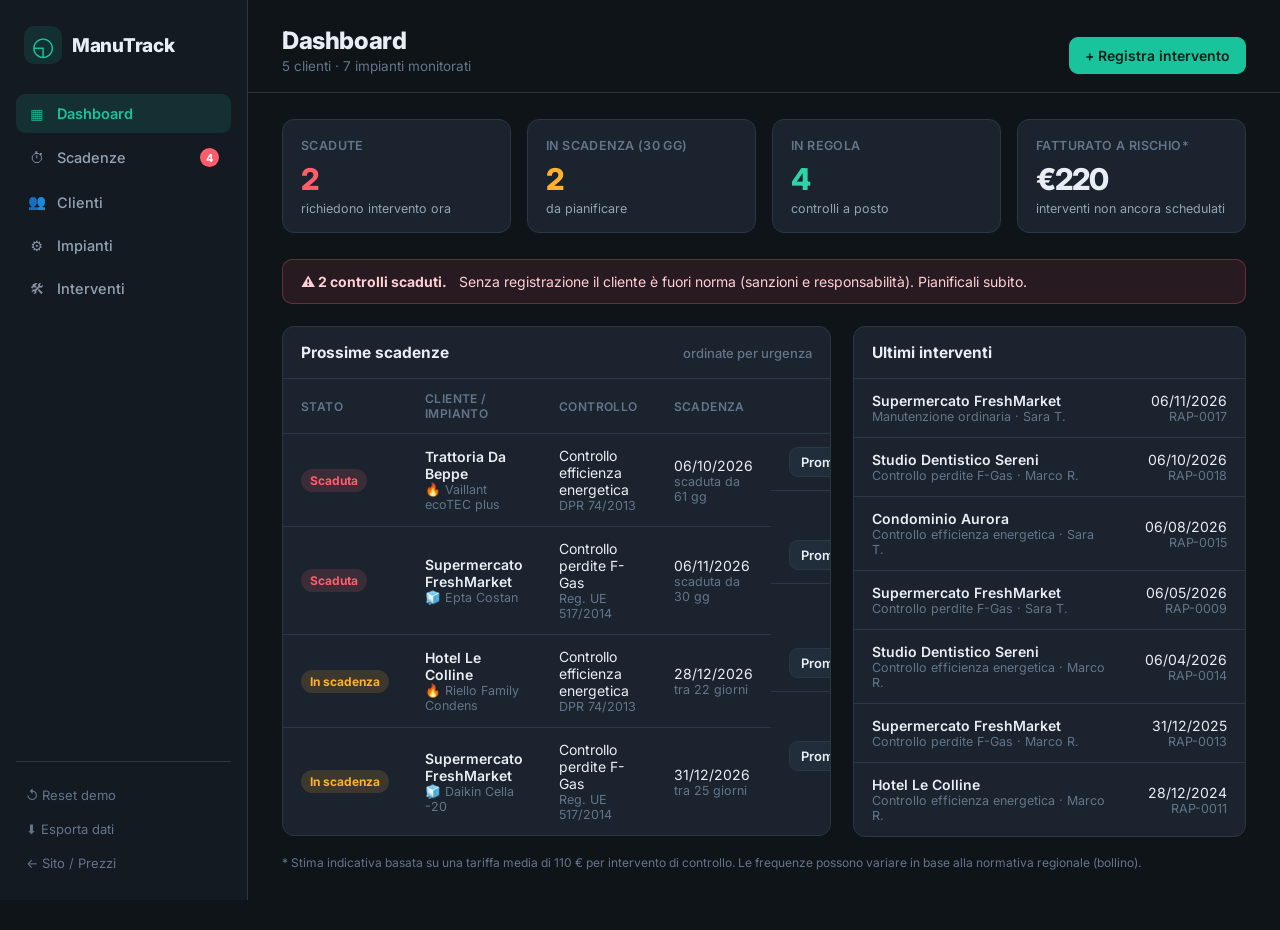
==== app.html @ e06004c2 "rename: Boilerly -> ManuTrack ovunque Sostituite tutte le occorrenze di Boilerly/boilerly con ManuTr" ====
<!DOCTYPE html>
<html lang="it">
<head>
  <meta charset="UTF-8" />
  <meta name="viewport" content="width=device-width, initial-scale=1.0" />
  <meta name="robots" content="noindex, nofollow" />
  <title>ManuTrack — Scadenze impianti sotto controllo</title>
  <link rel="preconnect" href="https://fonts.googleapis.com" />
  <link rel="preconnect" href="https://fonts.gstatic.com" crossorigin />
  <link href="https://fonts.googleapis.com/css2?family=Inter:wght@400;500;600;700;800&display=swap" rel="stylesheet" />
  <link rel="stylesheet" href="css/style.css" />
</head>
<body>
  <div id="app" class="app">
    <!-- ============ SIDEBAR ============ -->
    <aside class="sidebar">
      <div class="brand">
        <span class="brand__logo">◵</span>
        <span class="brand__name">ManuTrack</span>
      </div>
      <nav class="nav">
        <button class="nav__item" data-view="dashboard"><span class="nav__ico">▦</span> Dashboard</button>
        <button class="nav__item" data-view="scadenze"><span class="nav__ico">⏱</span> Scadenze <span id="nav-badge" class="nav__badge"></span></button>
        <button class="nav__item" data-view="clienti"><span class="nav__ico">👥</span> Clienti</button>
        <button class="nav__item" data-view="impianti"><span class="nav__ico">⚙</span> Impianti</button>
        <button class="nav__item" data-view="interventi"><span class="nav__ico">🛠</span> Interventi</button>
      </nav>
      <div class="sidebar__foot">
        <button id="btn-reset" class="link-muted" title="Ripristina i dati demo">↺ Reset demo</button>
        <button id="btn-export" class="link-muted" title="Esporta il database in JSON">⬇ Esporta dati</button>
        <a class="link-muted" href="index.html">← Sito / Prezzi</a>
      </div>
    </aside>

    <!-- ============ MAIN ============ -->
    <main class="main">
      <header class="topbar">
        <div>
          <h1 id="view-title">Dashboard</h1>
          <p id="view-sub" class="topbar__sub"></p>
        </div>
        <div class="topbar__actions" id="topbar-actions"></div>
      </header>
      <section id="view" class="view"></section>
    </main>
  </div>

  <!-- ============ MODAL ============ -->
  <div id="modal" class="modal" hidden>
    <div class="modal__backdrop" data-close></div>
    <div class="modal__card">
      <div class="modal__head">
        <h2 id="modal-title">Titolo</h2>
        <button class="modal__x" data-close aria-label="Chiudi">✕</button>
      </div>
      <div id="modal-body" class="modal__body"></div>
    </div>
  </div>

  <!-- ============ TOAST ============ -->
  <div id="toast" class="toast" hidden></div>

  <script src="js/compliance.js"></script>
  <script src="js/store.js"></script>
  <script src="js/app.js"></script>
</body>
</html>
---- css/style.css ----
/* =========================================================================
 * ManuTrack — Stile applicazione
 * ========================================================================= */
:root {
  --bg: #0f1419;
  --bg-side: #131a22;
  --panel: #1a232e;
  --panel-2: #212d3a;
  --line: #2a3744;
  --text: #e8eef4;
  --text-dim: #93a4b5;
  --text-mut: #64758a;
  --brand: #19c39c;
  --brand-2: #12a886;
  --danger: #ff5d6c;
  --warn: #ffb02e;
  --ok: #2dd4a7;
  --info: #56a8ff;
  --radius: 12px;
  --shadow: 0 8px 30px rgba(0,0,0,.35);
  font-family: 'Inter', system-ui, sans-serif;
}

* { box-sizing: border-box; margin: 0; padding: 0; }
html, body { height: 100%; }
body { background: var(--bg); color: var(--text); -webkit-font-smoothing: antialiased; }
button { font-family: inherit; cursor: pointer; }
a { color: inherit; text-decoration: none; }

/* ---------------- Layout ---------------- */
.app { display: grid; grid-template-columns: 248px 1fr; min-height: 100vh; }

.sidebar {
  background: var(--bg-side);
  border-right: 1px solid var(--line);
  display: flex; flex-direction: column;
  padding: 22px 16px;
  position: sticky; top: 0; height: 100vh;
}
.brand { display: flex; align-items: center; gap: 10px; padding: 4px 8px 22px; }
.brand__logo {
  font-size: 26px; color: var(--brand);
  background: rgba(25,195,156,.12); width: 38px; height: 38px;
  display: grid; place-items: center; border-radius: 10px;
}
.brand__name { font-weight: 800; font-size: 19px; letter-spacing: -.3px; }

.nav { display: flex; flex-direction: column; gap: 4px; margin-top: 8px; }
.nav__item {
  display: flex; align-items: center; gap: 11px;
  background: transparent; border: 0; color: var(--text-dim);
  padding: 11px 12px; border-radius: 9px; font-size: 14.5px; font-weight: 500;
  text-align: left; transition: .15s;
}
.nav__item:hover { background: var(--panel); color: var(--text); }
.nav__item.is-active { background: rgba(25,195,156,.13); color: var(--brand); font-weight: 600; }
.nav__ico { width: 18px; text-align: center; opacity: .9; }
.nav__badge {
  margin-left: auto; background: var(--danger); color: #fff;
  font-size: 11px; font-weight: 700; min-width: 19px; height: 19px;
  border-radius: 10px; display: none; place-items: center; padding: 0 5px;
}
.nav__badge.show { display: grid; }

.sidebar__foot { margin-top: auto; display: flex; flex-direction: column; gap: 4px; padding-top: 18px; border-top: 1px solid var(--line); }
.link-muted { background: none; border: 0; color: var(--text-mut); font-size: 13px; text-align: left; padding: 7px 10px; border-radius: 7px; transition: .15s; }
.link-muted:hover { color: var(--text); background: var(--panel); }

.main { display: flex; flex-direction: column; min-width: 0; }
.topbar {
  display: flex; justify-content: space-between; align-items: flex-end; gap: 16px;
  padding: 26px 34px 18px; border-bottom: 1px solid var(--line);
}
.topbar h1 { font-size: 24px; font-weight: 800; letter-spacing: -.4px; }
.topbar__sub { color: var(--text-mut); font-size: 13.5px; margin-top: 3px; }
.topbar__actions { display: flex; gap: 10px; }

.view { padding: 26px 34px 60px; }

/* ---------------- Buttons ---------------- */
.btn {
  display: inline-flex; align-items: center; gap: 8px;
  background: var(--panel-2); color: var(--text);
  border: 1px solid var(--line); border-radius: 9px;
  padding: 9px 15px; font-size: 14px; font-weight: 600; transition: .15s;
}
.btn:hover { border-color: var(--text-mut); }
.btn--primary { background: var(--brand); color: #04201a; border-color: var(--brand); }
.btn--primary:hover { background: var(--brand-2); border-color: var(--brand-2); }
.btn--ghost { background: transparent; }
.btn--sm { padding: 6px 11px; font-size: 13px; }
.btn--danger { color: var(--danger); border-color: rgba(255,93,108,.4); }
.btn--danger:hover { background: rgba(255,93,108,.12); }

/* ---------------- Cards / KPI ---------------- */
.kpis { display: grid; grid-template-columns: repeat(4, 1fr); gap: 16px; margin-bottom: 26px; }
.kpi { background: var(--panel); border: 1px solid var(--line); border-radius: var(--radius); padding: 18px 18px 16px; }
.kpi__label { color: var(--text-mut); font-size: 12.5px; font-weight: 600; text-transform: uppercase; letter-spacing: .4px; }
.kpi__value { font-size: 30px; font-weight: 800; margin-top: 8px; letter-spacing: -1px; }
.kpi__hint { font-size: 12.5px; color: var(--text-dim); margin-top: 4px; }
.kpi--danger .kpi__value { color: var(--danger); }
.kpi--warn .kpi__value { color: var(--warn); }
.kpi--ok .kpi__value { color: var(--ok); }

.grid-2 { display: grid; grid-template-columns: 1.4fr 1fr; gap: 22px; align-items: start; }

.panel { background: var(--panel); border: 1px solid var(--line); border-radius: var(--radius); overflow: hidden; }
.panel__head { display: flex; justify-content: space-between; align-items: center; padding: 16px 18px; border-bottom: 1px solid var(--line); }
.panel__head h3 { font-size: 15.5px; font-weight: 700; }
.panel__head .muted { color: var(--text-mut); font-size: 13px; font-weight: 500; }

/* ---------------- Table ---------------- */
.table { width: 100%; border-collapse: collapse; font-size: 14px; }
.table th { text-align: left; color: var(--text-mut); font-weight: 600; font-size: 12px; text-transform: uppercase; letter-spacing: .4px; padding: 12px 18px; border-bottom: 1px solid var(--line); }
.table td { padding: 13px 18px; border-bottom: 1px solid var(--line); vertical-align: middle; }
.table tr:last-child td { border-bottom: 0; }
.table tbody tr { transition: .12s; }
.table tbody tr:hover { background: var(--panel-2); }
.table .strong { font-weight: 600; }
.table .sub { color: var(--text-mut); font-size: 12.5px; }
.row-actions { display: flex; gap: 6px; justify-content: flex-end; }

.clickable { cursor: pointer; }

/* ---------------- Badges / pills ---------------- */
.pill { display: inline-flex; align-items: center; gap: 6px; font-size: 12px; font-weight: 700; padding: 4px 9px; border-radius: 20px; white-space: nowrap; }
.pill--scaduta { background: rgba(255,93,108,.15); color: var(--danger); }
.pill--in_scadenza { background: rgba(255,176,46,.15); color: var(--warn); }
.pill--ok { background: rgba(45,212,167,.13); color: var(--ok); }
.pill--neutral { background: var(--panel-2); color: var(--text-dim); }
.dot { width: 8px; height: 8px; border-radius: 50%; display: inline-block; }
.dot--scaduta { background: var(--danger); } .dot--in_scadenza { background: var(--warn); } .dot--ok { background: var(--ok); }

.tag { display: inline-flex; align-items: center; gap: 5px; background: var(--panel-2); border: 1px solid var(--line); border-radius: 7px; padding: 3px 8px; font-size: 12.5px; color: var(--text-dim); }

/* ---------------- Empty / misc ---------------- */
.empty { text-align: center; padding: 60px 20px; color: var(--text-mut); }
.empty__ico { font-size: 40px; opacity: .5; }
.toolbar { display: flex; gap: 10px; margin-bottom: 18px; align-items: center; }
.search { flex: 1; max-width: 360px; background: var(--panel); border: 1px solid var(--line); color: var(--text); padding: 10px 13px; border-radius: 9px; font-size: 14px; }
.search:focus { outline: none; border-color: var(--brand); }
.select { background: var(--panel); border: 1px solid var(--line); color: var(--text); padding: 10px 13px; border-radius: 9px; font-size: 14px; }

.alert-bar { display: flex; align-items: center; gap: 12px; background: rgba(255,93,108,.1); border: 1px solid rgba(255,93,108,.3); color: #ffd0d5; padding: 13px 18px; border-radius: 10px; margin-bottom: 22px; font-size: 14px; }
.alert-bar.warn { background: rgba(255,176,46,.1); border-color: rgba(255,176,46,.3); color: #ffe6bd; }
.alert-bar.ok { background: rgba(45,212,167,.08); border-color: rgba(45,212,167,.25); color: #b6f0df; }

/* ---------------- Modal ---------------- */
.modal { position: fixed; inset: 0; display: grid; place-items: center; z-index: 50; }
.modal[hidden] { display: none; }
.modal__backdrop { position: absolute; inset: 0; background: rgba(4,8,12,.66); backdrop-filter: blur(2px); }
.modal__card { position: relative; width: min(560px, 92vw); max-height: 90vh; overflow: auto; background: var(--panel); border: 1px solid var(--line); border-radius: 14px; box-shadow: var(--shadow); }
.modal__head { display: flex; justify-content: space-between; align-items: center; padding: 18px 22px; border-bottom: 1px solid var(--line); position: sticky; top: 0; background: var(--panel); }
.modal__head h2 { font-size: 17px; font-weight: 700; }
.modal__x { background: none; border: 0; color: var(--text-mut); font-size: 16px; }
.modal__x:hover { color: var(--text); }
.modal__body { padding: 22px; }

/* ---------------- Forms ---------------- */
.field { margin-bottom: 15px; }
.field label { display: block; font-size: 13px; font-weight: 600; color: var(--text-dim); margin-bottom: 6px; }
.field input, .field select, .field textarea {
  width: 100%; background: var(--bg); border: 1px solid var(--line); color: var(--text);
  padding: 10px 12px; border-radius: 9px; font-size: 14px; font-family: inherit;
}
.field input:focus, .field select:focus, .field textarea:focus { outline: none; border-color: var(--brand); }
.field textarea { resize: vertical; min-height: 70px; }
.field-row { display: grid; grid-template-columns: 1fr 1fr; gap: 14px; }
.form-actions { display: flex; justify-content: flex-end; gap: 10px; margin-top: 22px; }
.hint { font-size: 12px; color: var(--text-mut); margin-top: 5px; }

/* Detail blocks (modal scadenze impianto) */
.detail-list { display: flex; flex-direction: column; gap: 10px; }
.detail-row { display: flex; justify-content: space-between; align-items: center; gap: 12px; background: var(--bg); border: 1px solid var(--line); border-radius: 10px; padding: 12px 14px; }
.detail-row__main { display: flex; flex-direction: column; gap: 3px; }
.detail-row__main .t { font-weight: 600; font-size: 14px; }
.detail-row__main .s { font-size: 12.5px; color: var(--text-mut); }
.kv { display: grid; grid-template-columns: 130px 1fr; gap: 6px 14px; font-size: 14px; margin-bottom: 18px; }
.kv dt { color: var(--text-mut); }
.kv dd { color: var(--text); }

.repl-box { background: var(--bg); border: 1px solid var(--line); border-radius: 10px; padding: 14px; font-size: 13.5px; line-height: 1.55; white-space: pre-wrap; color: var(--text-dim); margin: 6px 0 14px; }

/* ---------------- Toast ---------------- */
.toast { position: fixed; bottom: 24px; left: 50%; transform: translateX(-50%); background: var(--panel-2); border: 1px solid var(--line); color: var(--text); padding: 12px 20px; border-radius: 10px; box-shadow: var(--shadow); z-index: 80; font-size: 14px; font-weight: 500; }
.toast[hidden] { display: none; }
.toast--ok { border-color: var(--brand); }

/* ---------------- Responsive ---------------- */
@media (max-width: 900px) {
  .app { grid-template-columns: 1fr; }
  .sidebar { position: static; height: auto; flex-direction: row; flex-wrap: wrap; align-items: center; }
  .sidebar__foot { flex-direction: row; border-top: 0; padding-top: 0; margin: 0 0 0 auto; }
  .nav { flex-direction: row; flex-wrap: wrap; }
  .kpis { grid-template-columns: repeat(2, 1fr); }
  .grid-2 { grid-template-columns: 1fr; }
  .field-row { grid-template-columns: 1fr; }
  .view, .topbar { padding-left: 18px; padding-right: 18px; }
}

/* ---------------- Print (rapportino) ---------------- */
@media print {
  body { background: #fff; color: #000; }
  .sidebar, .topbar, .modal__head, .toast { display: none !important; }
}
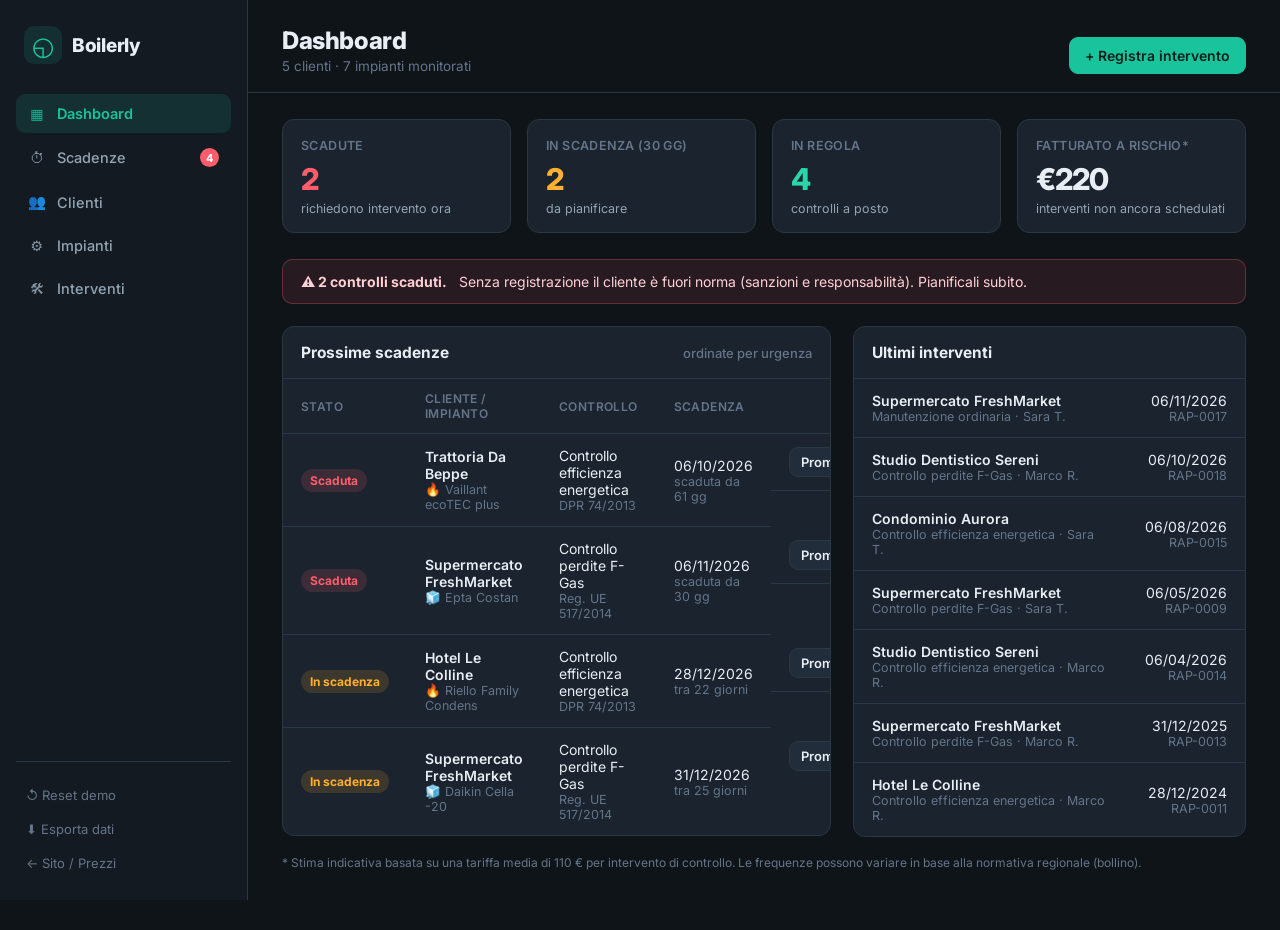
==== commit cebffd94: "Update Boilerly site and app" ====
--- a/app.html
+++ b/app.html
@@ -4,7 +4,7 @@
   <meta charset="UTF-8" />
   <meta name="viewport" content="width=device-width, initial-scale=1.0" />
   <meta name="robots" content="noindex, nofollow" />
-  <title>ManuTrack — Scadenze impianti sotto controllo</title>
+  <title>Boilerly — Scadenze impianti sotto controllo</title>
   <link rel="preconnect" href="https://fonts.googleapis.com" />
   <link rel="preconnect" href="https://fonts.gstatic.com" crossorigin />
   <link href="https://fonts.googleapis.com/css2?family=Inter:wght@400;500;600;700;800&display=swap" rel="stylesheet" />
@@ -16,7 +16,7 @@
     <aside class="sidebar">
       <div class="brand">
         <span class="brand__logo">◵</span>
-        <span class="brand__name">ManuTrack</span>
+        <span class="brand__name">Boilerly</span>
       </div>
       <nav class="nav">
         <button class="nav__item" data-view="dashboard"><span class="nav__ico">▦</span> Dashboard</button>
--- a/css/style.css
+++ b/css/style.css
@@ -1,5 +1,5 @@
 /* =========================================================================
- * ManuTrack — Stile applicazione
+ * Boilerly — Stile applicazione
  * ========================================================================= */
 :root {
   --bg: #0f1419;
